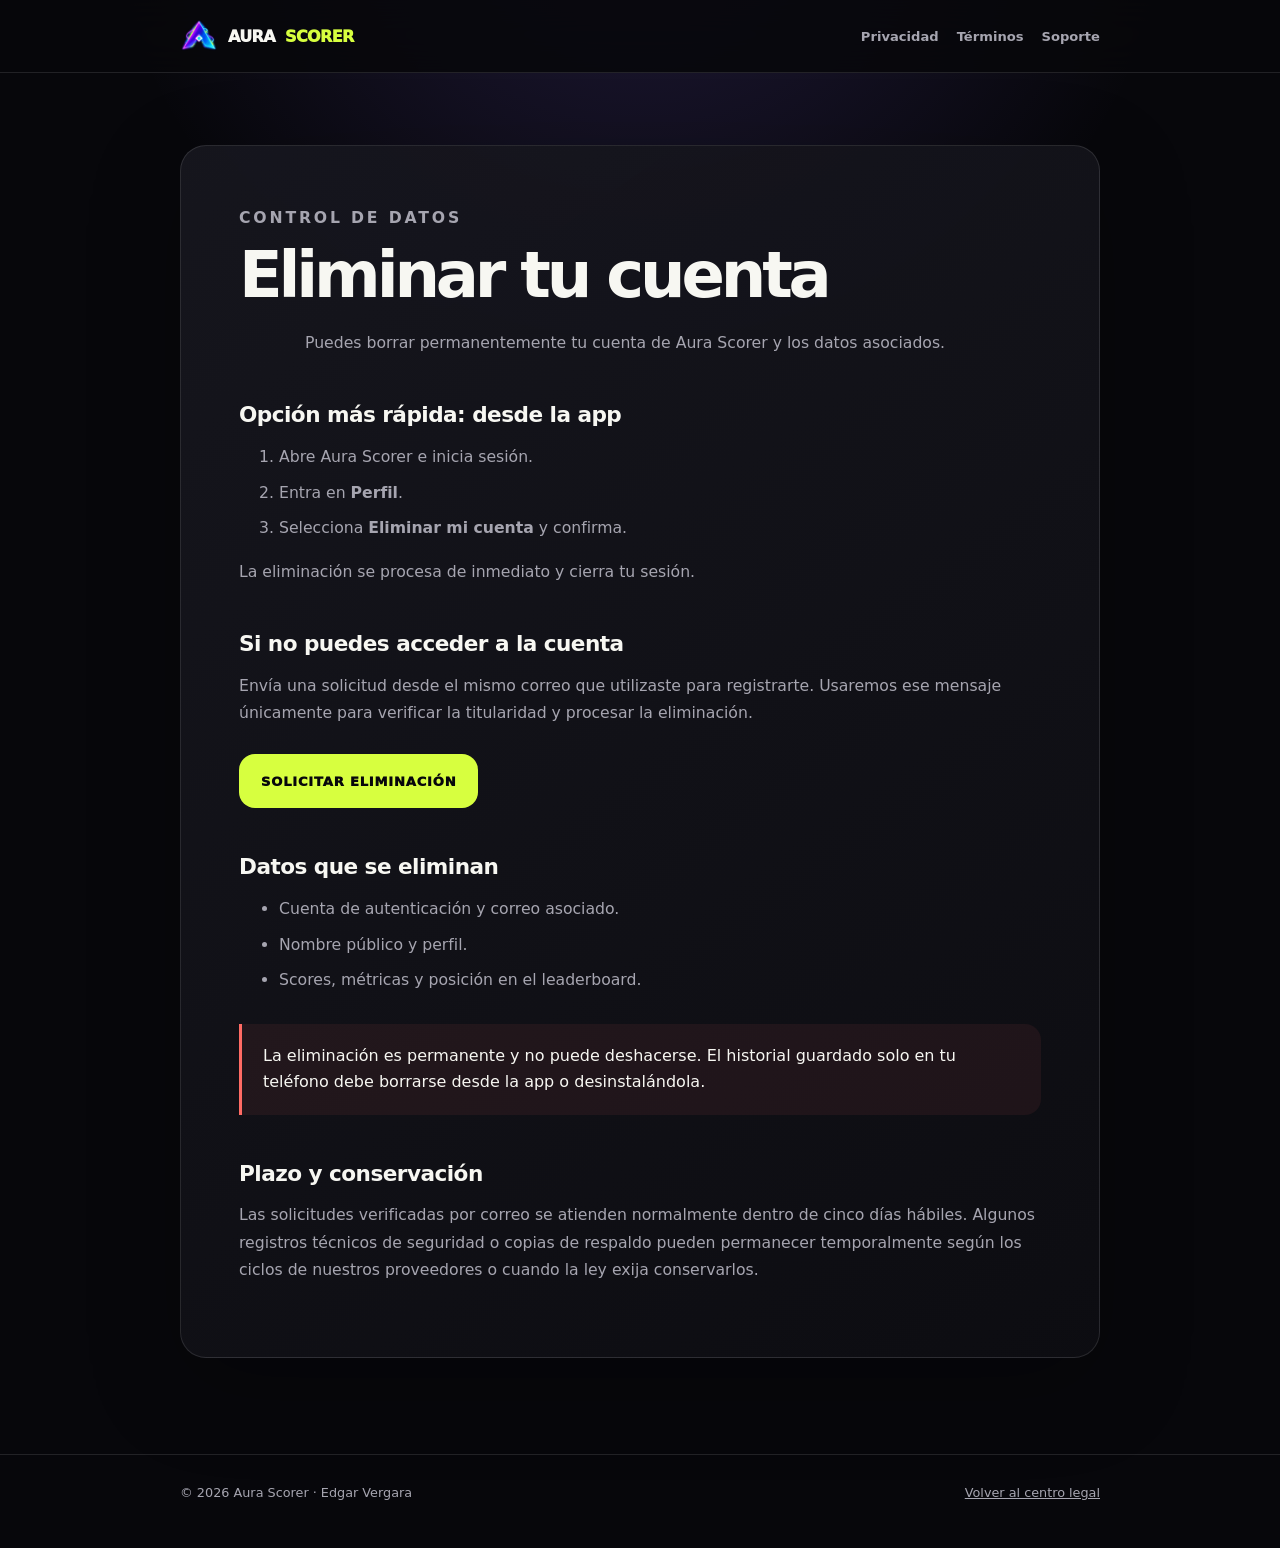
==== delete-account/index.html @ 107e9317 "feat: publish Aura Scorer legal center" ====
<!doctype html>
<html lang="es">
<head>
  <meta charset="utf-8">
  <meta name="viewport" content="width=device-width, initial-scale=1">
  <meta name="description" content="Elimina tu cuenta y datos de Aura Scorer.">
  <meta name="theme-color" content="#07070B">
  <title>Eliminar cuenta — Aura Scorer</title>
  <link rel="stylesheet" href="../assets/styles.css">
</head>
<body>
  <header class="site-header"><nav class="nav shell" aria-label="Navegación principal"><a class="brand" href="../"><img src="../assets/aura-logo.png" alt=""><span>AURA</span><span>SCORER</span></a><div class="nav-links"><a href="../privacy/">Privacidad</a><a href="../terms/">Términos</a><a href="../support/">Soporte</a></div></nav></header>
  <main class="shell"><article class="document">
    <p class="eyebrow">Control de datos</p>
    <h1>Eliminar tu cuenta</h1>
    <p class="lead">Puedes borrar permanentemente tu cuenta de Aura Scorer y los datos asociados.</p>

    <h2>Opción más rápida: desde la app</h2>
    <ol>
      <li>Abre Aura Scorer e inicia sesión.</li>
      <li>Entra en <strong>Perfil</strong>.</li>
      <li>Selecciona <strong>Eliminar mi cuenta</strong> y confirma.</li>
    </ol>
    <p>La eliminación se procesa de inmediato y cierra tu sesión.</p>

    <h2>Si no puedes acceder a la cuenta</h2>
    <p>Envía una solicitud desde el mismo correo que utilizaste para registrarte. Usaremos ese mensaje únicamente para verificar la titularidad y procesar la eliminación.</p>
    <a class="button" href="mailto:etadeove@gmail.com?subject=Eliminar%20mi%20cuenta%20de%20Aura%20Scorer&body=Solicito%20la%20eliminaci%C3%B3n%20de%20mi%20cuenta%20de%20Aura%20Scorer.%20Este%20mensaje%20se%20env%C3%ADa%20desde%20el%20correo%20registrado.">SOLICITAR ELIMINACIÓN</a>

    <h2>Datos que se eliminan</h2>
    <ul>
      <li>Cuenta de autenticación y correo asociado.</li>
      <li>Nombre público y perfil.</li>
      <li>Scores, métricas y posición en el leaderboard.</li>
    </ul>
    <div class="notice danger">La eliminación es permanente y no puede deshacerse. El historial guardado solo en tu teléfono debe borrarse desde la app o desinstalándola.</div>

    <h2>Plazo y conservación</h2>
    <p>Las solicitudes verificadas por correo se atienden normalmente dentro de cinco días hábiles. Algunos registros técnicos de seguridad o copias de respaldo pueden permanecer temporalmente según los ciclos de nuestros proveedores o cuando la ley exija conservarlos.</p>
  </article></main>
  <footer><div class="footer-row shell"><span>© 2026 Aura Scorer · Edgar Vergara</span><a href="../">Volver al centro legal</a></div></footer>
</body>
</html>
---- assets/styles.css ----
:root {
  color-scheme: dark;
  --ink: #07070b;
  --panel: #111117;
  --panel-soft: #17171f;
  --line: rgba(255, 255, 255, 0.11);
  --text: #f7f7f2;
  --muted: #a6a5b0;
  --acid: #d7ff3f;
  --cyan: #53e6ff;
  --coral: #ff6b64;
}

* { box-sizing: border-box; }

html { scroll-behavior: smooth; }

body {
  margin: 0;
  min-height: 100vh;
  font-family: Inter, ui-sans-serif, system-ui, -apple-system, BlinkMacSystemFont, "Segoe UI", sans-serif;
  color: var(--text);
  background:
    radial-gradient(circle at 50% -10%, rgba(140, 108, 255, 0.2), transparent 34rem),
    var(--ink);
}

a { color: inherit; }

.shell { width: min(920px, calc(100% - 32px)); margin: 0 auto; }

.site-header {
  position: sticky;
  top: 0;
  z-index: 10;
  border-bottom: 1px solid var(--line);
  background: rgba(7, 7, 11, 0.88);
  backdrop-filter: blur(18px);
}

.nav {
  min-height: 72px;
  display: flex;
  align-items: center;
  justify-content: space-between;
  gap: 20px;
}

.brand { display: flex; align-items: center; gap: 10px; text-decoration: none; font-weight: 950; letter-spacing: -0.04em; }
.brand img { width: 38px; height: 38px; object-fit: contain; }
.brand span:last-child { color: var(--acid); }
.nav-links { display: flex; align-items: center; gap: 18px; flex-wrap: wrap; }
.nav-links a { color: var(--muted); font-size: 0.82rem; font-weight: 750; text-decoration: none; }
.nav-links a:hover, .nav-links a:focus-visible { color: var(--acid); }

main { padding: 72px 0 96px; }
.hero { text-align: center; padding: 28px 0 58px; }
.hero-logo { width: min(320px, 72vw); filter: drop-shadow(0 0 30px rgba(83, 230, 255, 0.22)); }
.eyebrow { margin: 0 0 14px; color: var(--acid); font-size: 0.72rem; font-weight: 900; letter-spacing: 0.18em; text-transform: uppercase; }
h1 { margin: 0; font-size: clamp(2.4rem, 7vw, 5.4rem); line-height: 0.96; letter-spacing: -0.065em; }
.lead { max-width: 670px; margin: 22px auto 0; color: var(--muted); font-size: clamp(1rem, 2vw, 1.18rem); line-height: 1.75; }
.meta { margin-top: 20px; color: var(--muted); font-size: 0.82rem; }

.grid { display: grid; grid-template-columns: repeat(2, minmax(0, 1fr)); gap: 14px; }
.card, .document {
  border: 1px solid var(--line);
  border-radius: 26px;
  background: linear-gradient(145deg, rgba(23, 23, 31, 0.93), rgba(13, 13, 18, 0.96));
  box-shadow: 0 28px 90px rgba(0, 0, 0, 0.25);
}
.card { min-height: 210px; padding: 26px; display: flex; flex-direction: column; text-decoration: none; transition: transform 160ms ease, border-color 160ms ease; }
.card:hover, .card:focus-visible { transform: translateY(-3px); border-color: rgba(215, 255, 63, 0.48); }
.card-icon { width: 46px; height: 46px; display: grid; place-items: center; border-radius: 15px; color: var(--ink); background: var(--acid); font-size: 1.2rem; font-weight: 950; }
.card h2 { margin: 28px 0 8px; font-size: 1.3rem; letter-spacing: -0.025em; }
.card p { margin: 0; color: var(--muted); font-size: 0.92rem; line-height: 1.6; }
.card strong { margin-top: auto; padding-top: 20px; color: var(--acid); font-size: 0.75rem; letter-spacing: 0.1em; }

.document { padding: clamp(24px, 6vw, 58px); }
.document h1 { font-size: clamp(2.25rem, 6vw, 4rem); }
.document h2 { margin: 46px 0 12px; font-size: 1.35rem; letter-spacing: -0.025em; }
.document h3 { margin: 28px 0 10px; font-size: 1rem; }
.document p, .document li { color: var(--muted); font-size: 0.98rem; line-height: 1.75; }
.document li + li { margin-top: 8px; }
.document a { color: var(--cyan); text-underline-offset: 3px; }
.notice { margin: 30px 0; padding: 19px 21px; border-left: 3px solid var(--acid); border-radius: 0 16px 16px 0; background: rgba(215, 255, 63, 0.06); color: var(--text); line-height: 1.65; }
.danger { border-left-color: var(--coral); background: rgba(255, 107, 100, 0.07); }
.button { display: inline-flex; align-items: center; justify-content: center; min-height: 54px; margin-top: 12px; padding: 0 22px; border-radius: 16px; color: var(--ink) !important; background: var(--acid); font-size: 0.82rem; font-weight: 950; letter-spacing: 0.06em; text-decoration: none; }
.contact-list { list-style: none; padding: 0; }
.contact-list li { padding: 14px 0; border-bottom: 1px solid var(--line); }

footer { border-top: 1px solid var(--line); padding: 30px 0 48px; color: var(--muted); font-size: 0.8rem; }
.footer-row { display: flex; justify-content: space-between; gap: 18px; flex-wrap: wrap; }

@media (max-width: 680px) {
  .nav { align-items: flex-start; padding: 15px 0; }
  .nav-links { justify-content: flex-end; gap: 10px 14px; }
  .nav-links a { font-size: 0.72rem; }
  main { padding-top: 42px; }
  .grid { grid-template-columns: 1fr; }
  .card { min-height: 185px; }
}
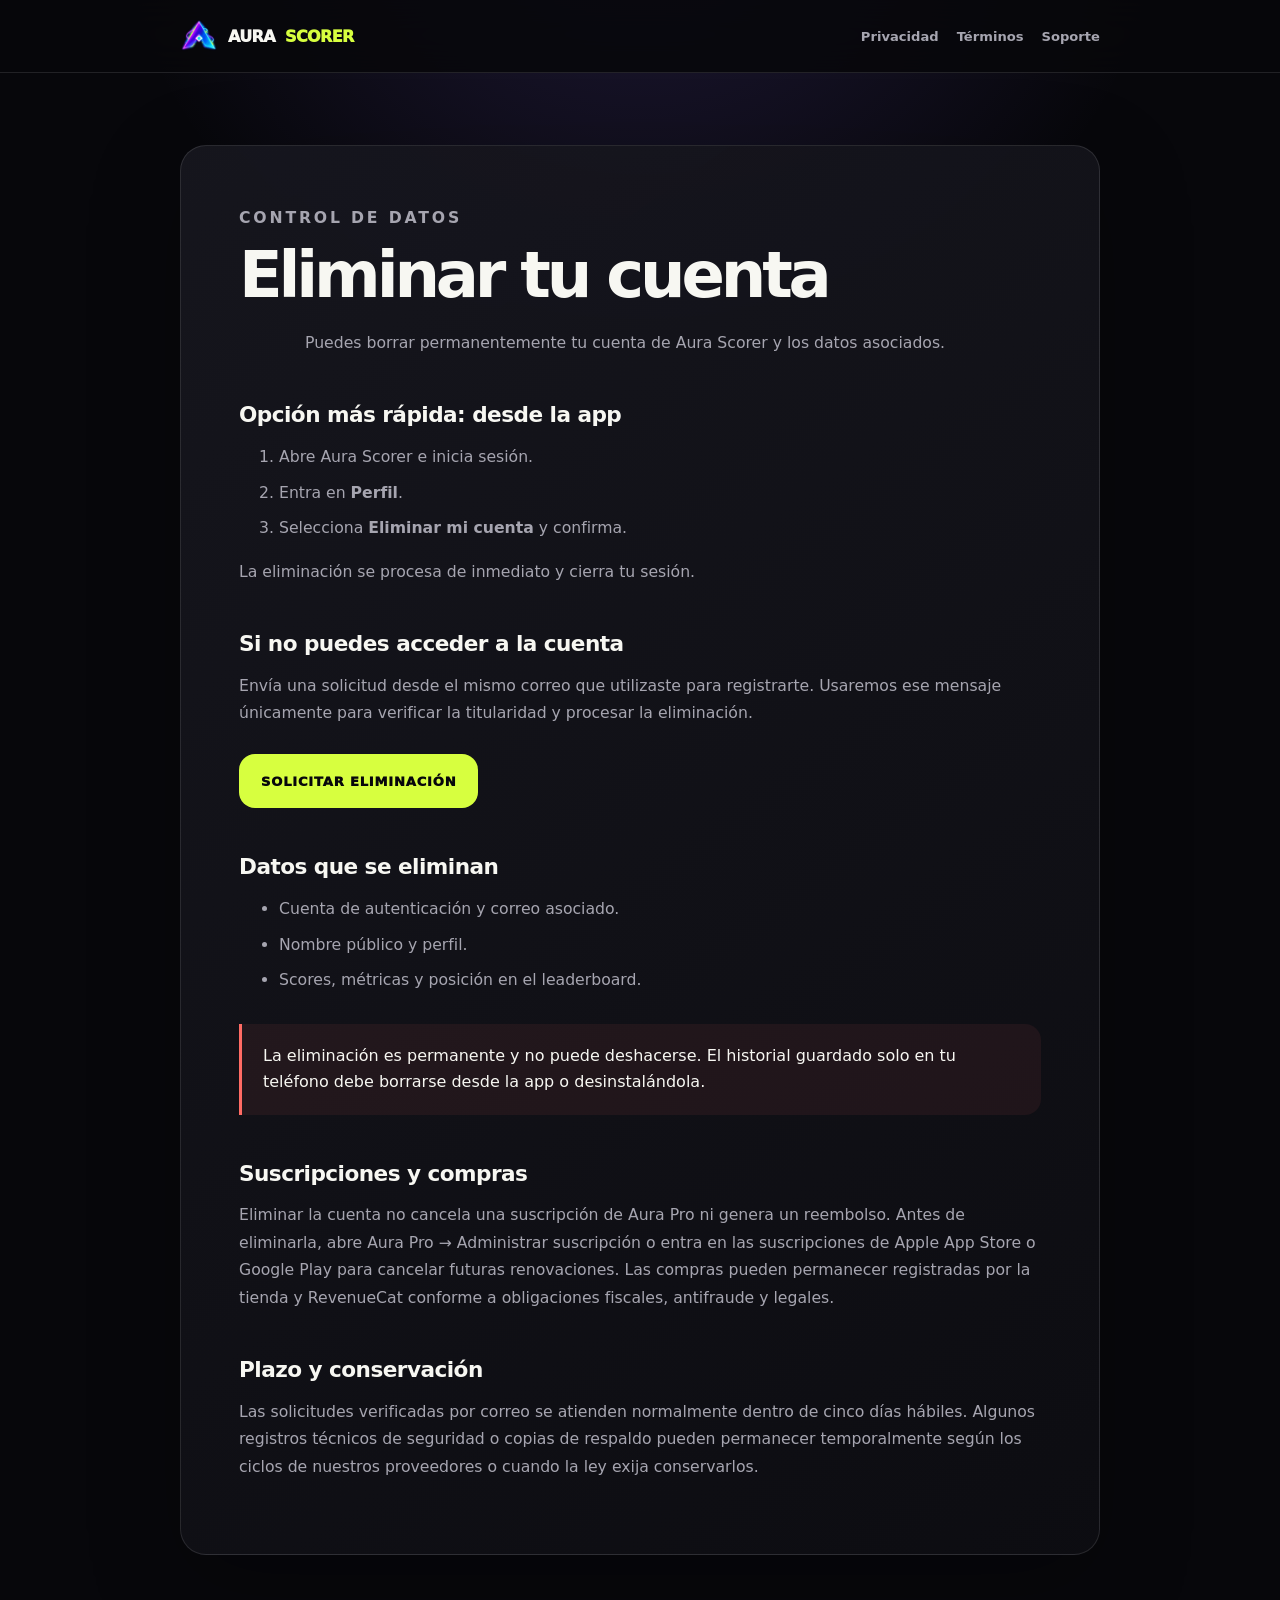
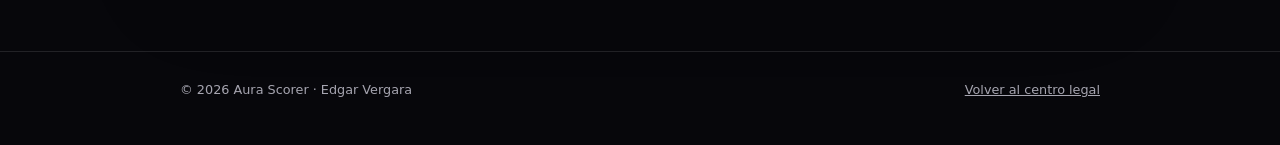
==== commit 87b5bdbd: "docs: add Aura Pro purchase terms" ====
--- a/delete-account/index.html
+++ b/delete-account/index.html
@@ -6,6 +6,7 @@
   <meta name="description" content="Elimina tu cuenta y datos de Aura Scorer.">
   <meta name="theme-color" content="#07070B">
   <title>Eliminar cuenta — Aura Scorer</title>
+  <link rel="icon" href="../assets/favicon.png">
   <link rel="stylesheet" href="../assets/styles.css">
 </head>
 <body>
@@ -35,6 +36,9 @@
     </ul>
     <div class="notice danger">La eliminación es permanente y no puede deshacerse. El historial guardado solo en tu teléfono debe borrarse desde la app o desinstalándola.</div>
 
+    <h2>Suscripciones y compras</h2>
+    <p>Eliminar la cuenta no cancela una suscripción de Aura Pro ni genera un reembolso. Antes de eliminarla, abre Aura Pro → Administrar suscripción o entra en las suscripciones de Apple App Store o Google Play para cancelar futuras renovaciones. Las compras pueden permanecer registradas por la tienda y RevenueCat conforme a obligaciones fiscales, antifraude y legales.</p>
+
     <h2>Plazo y conservación</h2>
     <p>Las solicitudes verificadas por correo se atienden normalmente dentro de cinco días hábiles. Algunos registros técnicos de seguridad o copias de respaldo pueden permanecer temporalmente según los ciclos de nuestros proveedores o cuando la ley exija conservarlos.</p>
   </article></main>
